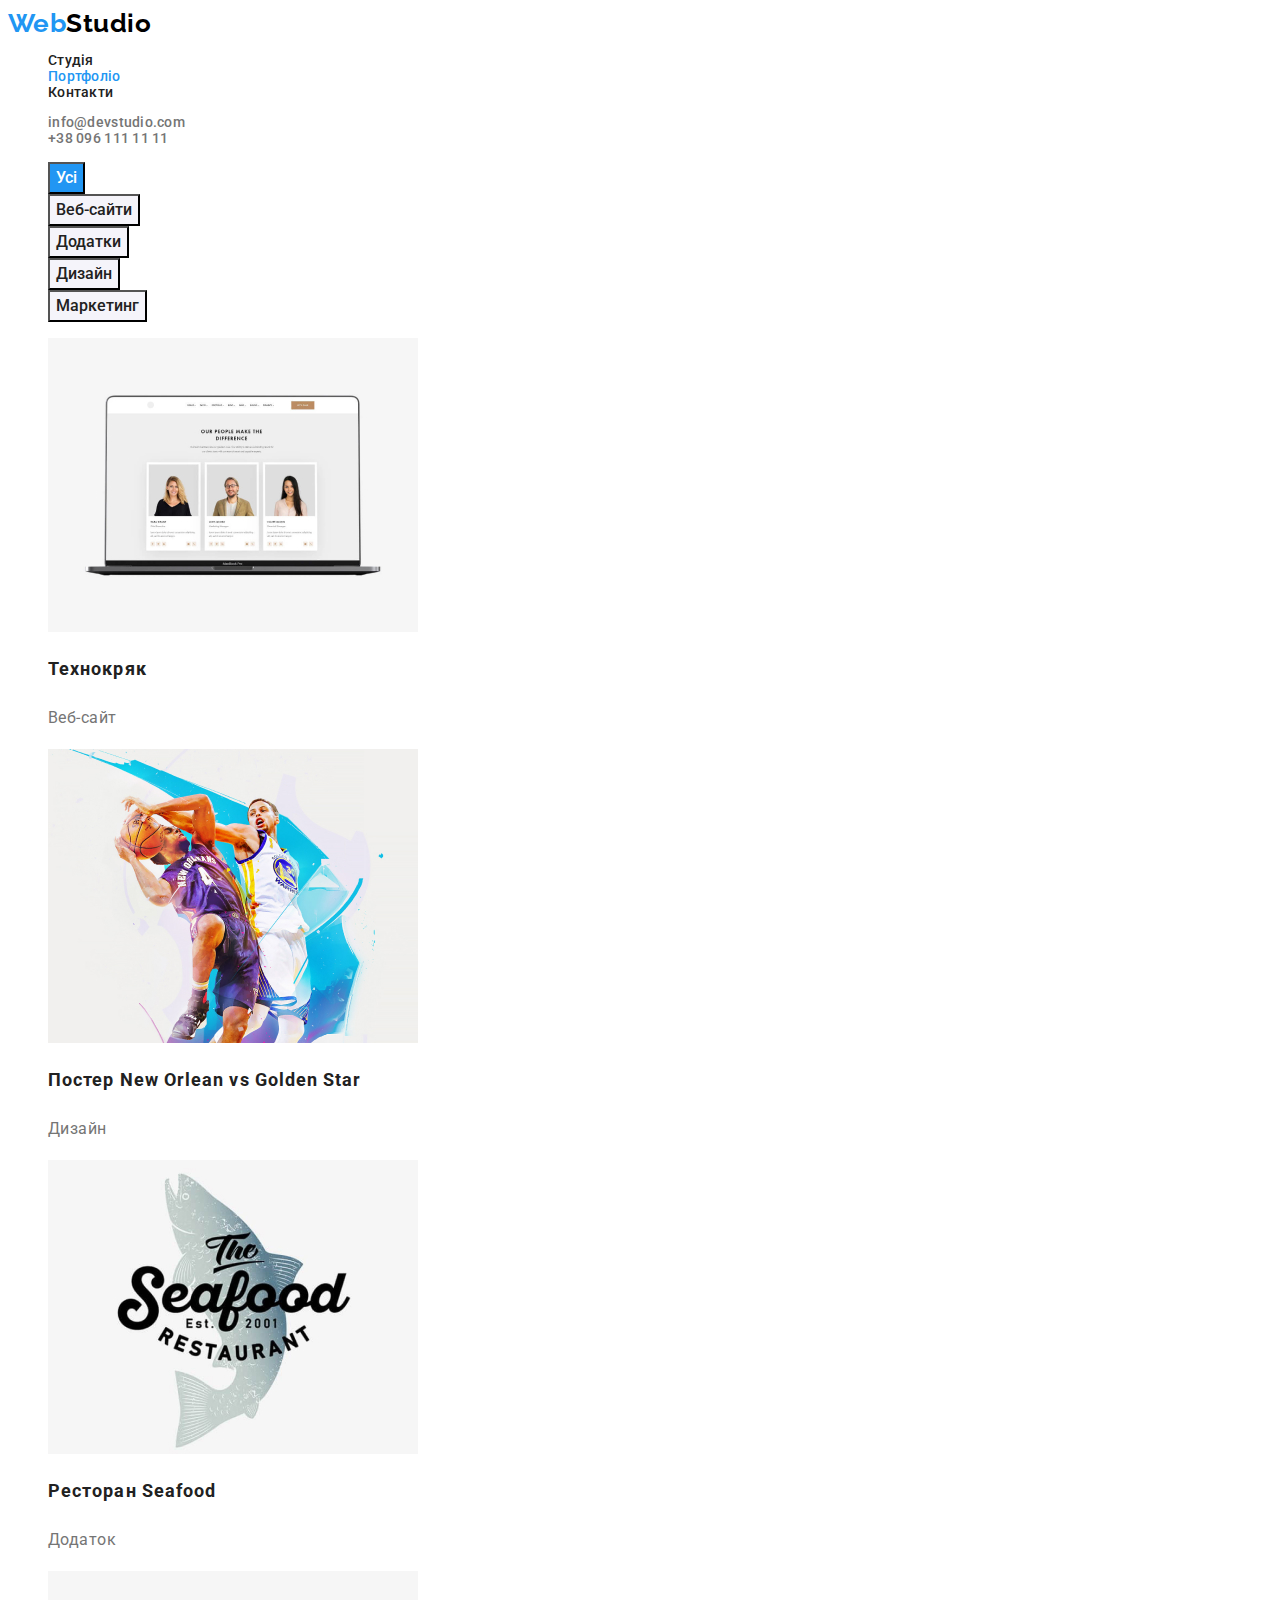
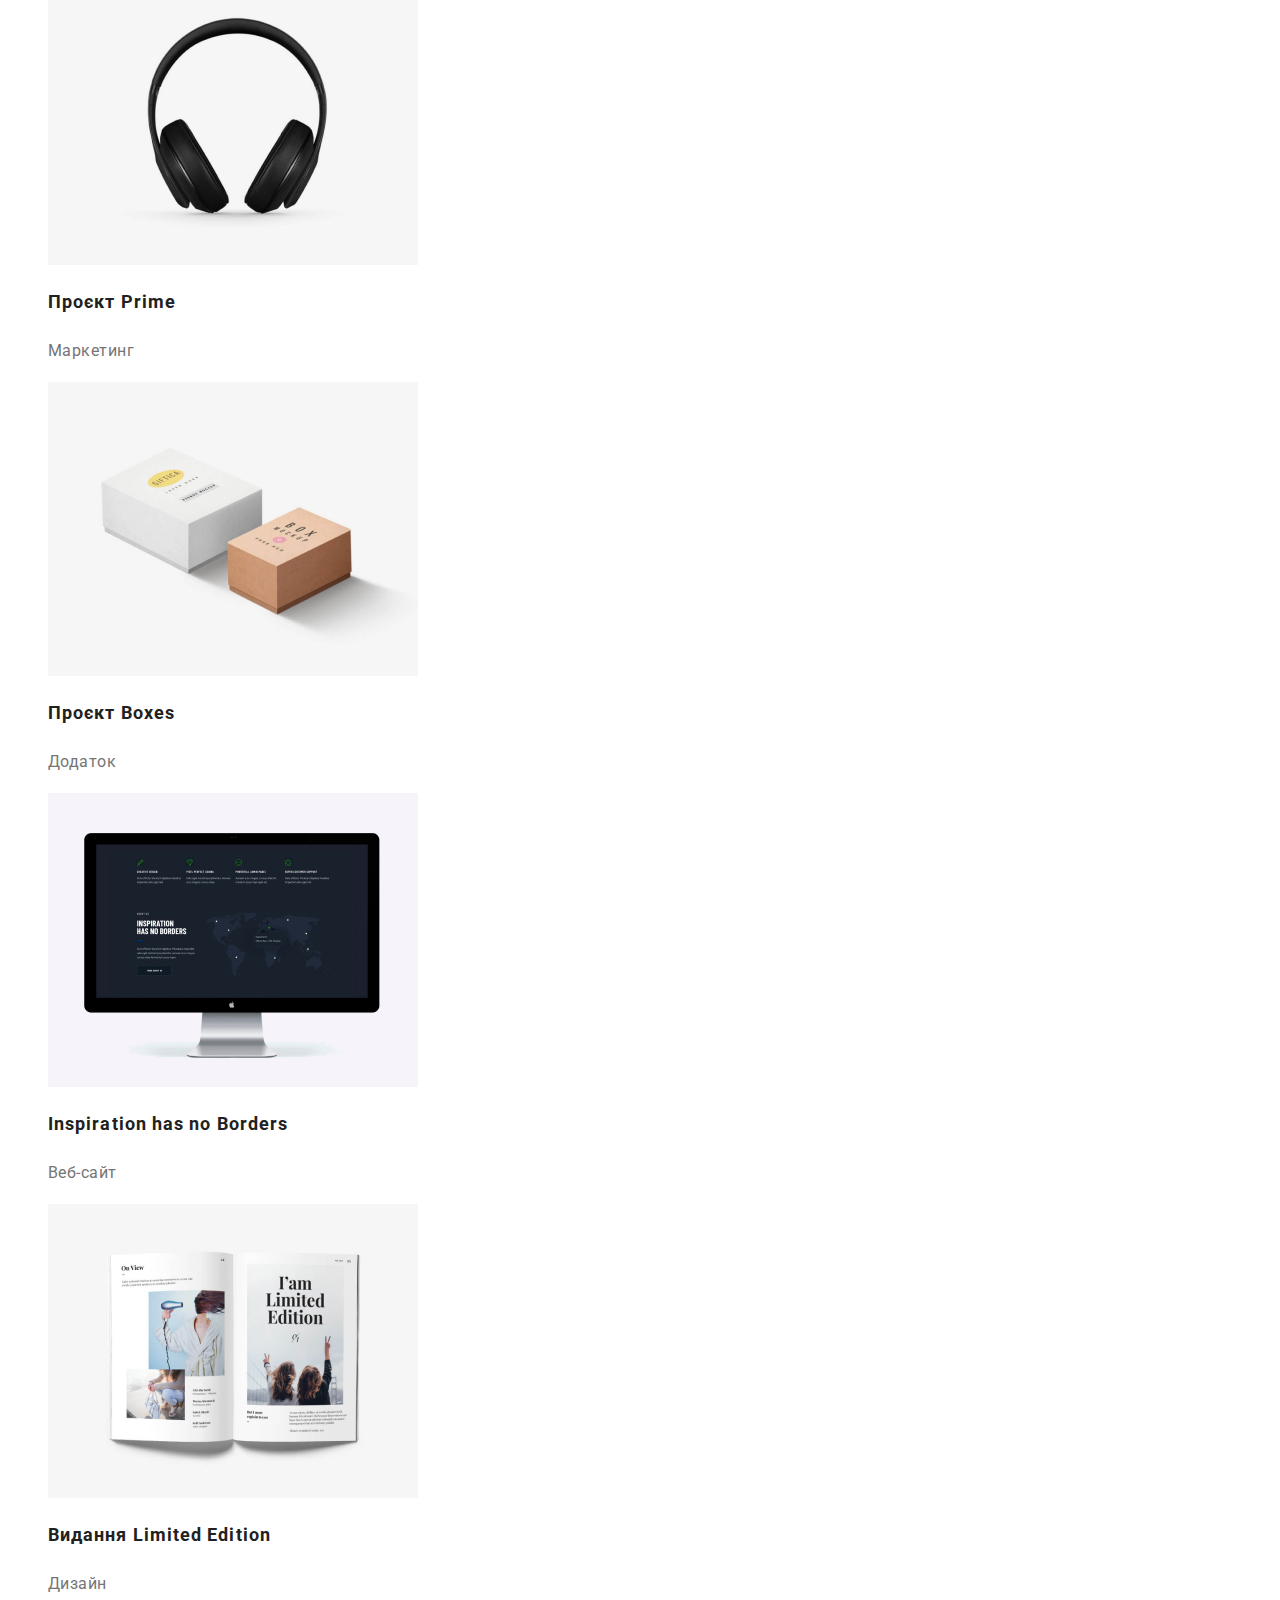
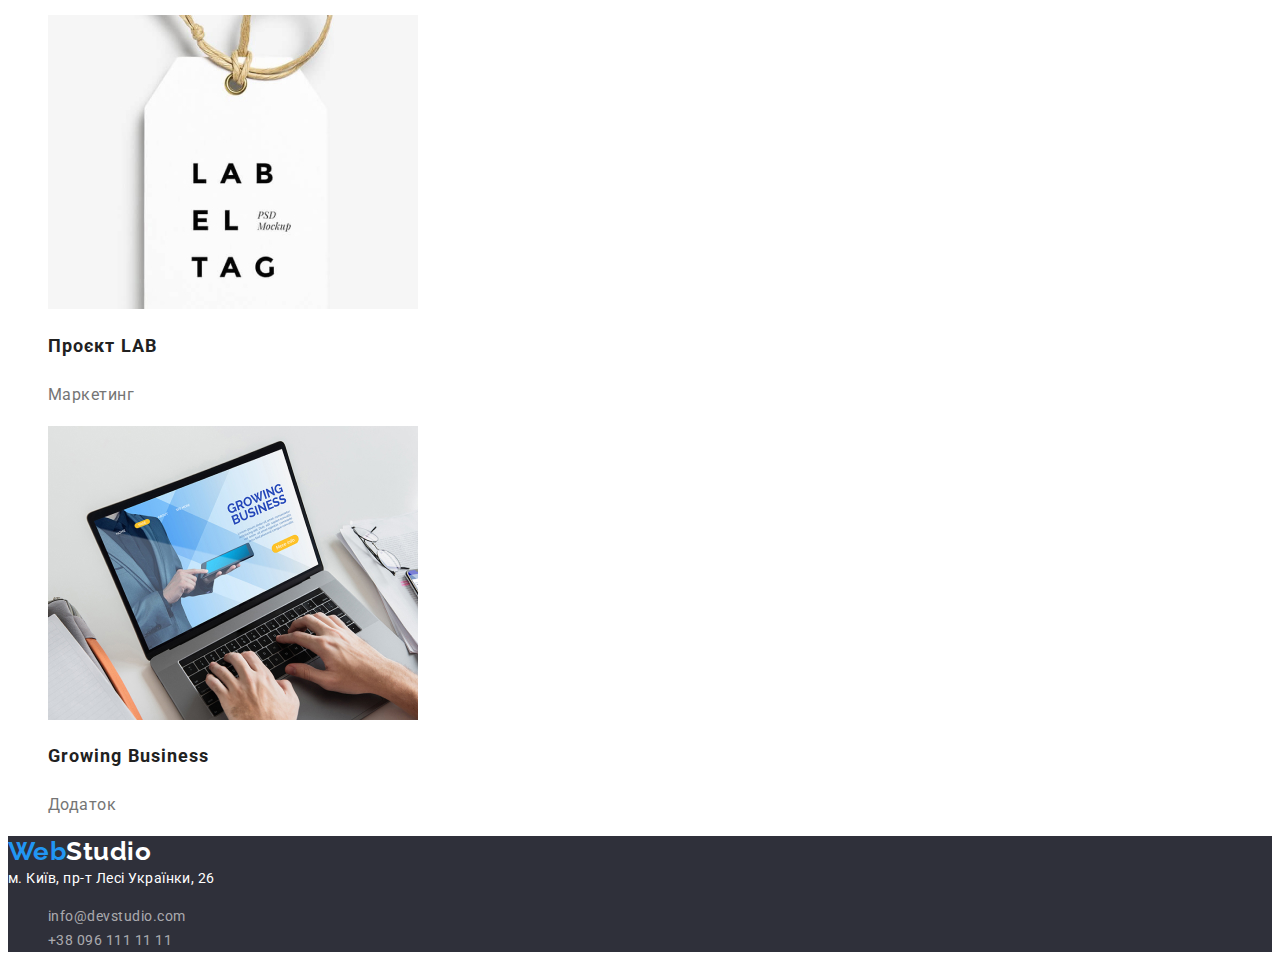
==== portfolio.html @ 6f1976a1 "Initial commit" ====
<!DOCTYPE html>
<html lang="uk">
  <head>
    <meta charset="UTF-8" />
    <meta name="viewport" content="width=device-width, initial-scale=1.0" />
    <title>portfolio</title>
    <link rel="preconnect" href="https://fonts.googleapis.com" />
    <link rel="preconnect" href="https://fonts.gstatic.com" crossorigin />
    <link
      href="https://fonts.googleapis.com/css2?family=Raleway:wght@700&family=Roboto:wght@400;500;700;900&display=swap"
      rel="stylesheet"
    />
    <link rel="stylesheet" href="./css/styles.css" />
  </head>
  <body>
    <!-- секція1 heder -->
    <header class="header">
      <nav>
        <a href="/" class="header-logo"
          >Web<span class="accent">Studio</span></a
        >

        <ul class="header-nav">
          <li>
            <a href="./index.html" class="link header-nav">Студія</a>
          </li>
          <li>
            <a href="" class="link header-nav current">Портфоліо</a>
          </li>
          <li>
            <a href="" class="link header-nav">Контакти</a>
          </li>
        </ul>
      </nav>
      <!-- секція 2 контакти -->
      <ul class="header-kontact">
        <li>
          <a class="header-kontact link" href="mailto:info@devstudio.com"
            >info@devstudio.com</a
          >
        </li>
        <li>
          <a href="tel:+380961111111" class="link header-kontact"
            >+38 096 111 11 11</a
          >
        </li>
      </ul>
    </header>

    <main>
      <!-- секція проекти -->
      <section>
        <ul class="btn-projects">
          <li>
            <button class="btn-nav" type="button">Усі</button>
          </li>
          <li>
            <button class="btn nav" type="button">Веб-сайти</button>
          </li>
          <li>
            <button class="btn nav" type="button">Додатки</button>
          </li>
          <li>
            <button class="btn nav" type="button">Дизайн</button>
          </li>
          <li>
            <button class="btn nav" type="button">Маркетинг</button>
          </li>
        </ul>
        <ul class="projects">
          <li>
            <a class="projects" href="">
              <img src="images/img8.jpg" alt="наш вебсайт" width="370" />
              <h2 class="proect-title">Технокряк</h2>
              <p class="proect-txt">Веб-сайт</p>
            </a>
          </li>
          <li>
            <a class="projects" href="">
              <img src="images/img9.jpg" alt="дизайни" width="370" />
              <h2 class="proect-title">Постер New Orlean vs Golden Star</h2>
              <p class="proect-txt">Дизайн</p>
            </a>
          </li>
          <li>
            <a class="projects" href="">
              <img src="images/img10.jpg" alt="додатки" width="370" />
              <h2 class="proect-title">Ресторан Seafood</h2>
              <p class="proect-txt">Додаток</p>
            </a>
          </li>
          <li>
            <a class="projects" href="">
              <img src="images/img11.jpg" alt="проєкт Prime " width="370" />
              <h2 class="proect-title">Проєкт Prime</h2>
              <p class="proect-txt">Маркетинг</p>
            </a>
          </li>
          <li>
            <a class="projects" href="">
              <img src="images/img12.jpg" alt="Проєкт Boxes" width="370" />
              <h2 class="proect-title">Проєкт Boxes</h2>
              <p class="proect-txt">Додаток</p>
            </a>
          </li>
          <li>
            <a class="projects" href="">
              <img src="images/img13.jpg" alt="Веб-сайт Borders" width="370" />
              <h2 class="proect-title">Inspiration has no Borders</h2>
              <p class="proect-txt">Веб-сайт</p>
            </a>
          </li>
          <li>
            <a class="projects" href="">
              <img src="images/img14.jpg" alt="Видання" width="370" />
              <h2 class="proect-title">Видання Limited Edition</h2>
              <p class="proect-txt">Дизайн</p>
            </a>
          </li>
          <li>
            <a class="projects" href="">
              <img src="images/img15.jpg" alt="Проєкти LAB" width="370" />
              <h2 class="proect-title">Проєкт LAB</h2>
              <p class="proect-txt">Маркетинг</p>
            </a>
          </li>
          <li>
            <a class="projects" href="">
              <img src="images/img16.jpg" alt="Додаток Business " width="370" />
              <h2 class="proect-title">Growing Business</h2>
              <p class="proect-txt">Додаток</p>
            </a>
          </li>
        </ul>
      </section>
    </main>

    <!-- footer -->
    <footer class="footer-main">
      <a href="/" class="footer-logo"
        >Web<span class="footer-studio">Studio</span></a
      >

      <address class="address">
        м. Київ, пр-т Лесі Українки, 26

        <ul class="footer">
          <li>
            <a href="mailto:info@devstudio.com" class="address-mail footer"
              >info@devstudio.com</a
            >
          </li>
          <li>
            <a href="tel:+380961111111" class="address-tel footer"
              >+38 096 111 11 11</a
            >
          </li>
        </ul>
      </address>
    </footer>
  </body>
</html>
---- css/styles.css ----
:root {
  /* шрифти */
  --main-font: 'Roboto', sans-serif;
  --secondary-font: 'Raleway', sans-serif;

  /* колір текста */
  --primary-color: #212121;
  --accent-color: #2196f3;
  --white-col: #ffffff;
  --gray-col: #757575;
}

body {
  font-family: var(--main-font);
  background-color: var(--white-col);
  letter-spacing: 0.03em;
  color: var(--primary-color);
}

/*==================================
 секція heder навігація ,логотип*/

.header-logo {
  font-family: var(--secondary-font);
  font-weight: 700;
  font-size: 26px;

  color: var(--accent-color);
  text-decoration: none;
}
.accent {
  color: #000;
}

/* навігація */

.header-nav {
  font-weight: 500;
  font-size: 14px;
  letter-spacing: 0.02em;
  color: var(--primary-color);
  text-decoration: none;
}
.link:hover,
.link:focus {
  color: var(--accent-color);
}
.link.current {
  color: var(--accent-color);
}

.header-kontact {
  font-weight: 500;
  font-size: 14px;
  letter-spacing: 0.02em;
  color: var(--gray-col);
  text-decoration: none;
}
.header-kontact,
.header-nav {
  list-style: none;
}

/*===========================
 секція герой */
.section-hero {
  background: #2f303a;
  text-align: center;
}
.header-title {
  font-weight: 900;
  font-size: 44px;
  line-height: 1.36364;
  letter-spacing: 0.06em;
  text-transform: uppercase;
  text-align: center;
  color: var(--white-col);
}
.main-btn {
  font-weight: 700;
  font-size: 16px;
  line-height: 1.875;
  letter-spacing: 0.06em;

  color: var(--white-col);
  background-color: var(--accent-color);
  cursor: pointer;
}

/* секція 3 features особливості */
.features {
  list-style: none;
}
.section-title {
  font-weight: 700;
  font-size: 14px;
  text-transform: uppercase;
}
.section-text {
  font-size: 14px;
  line-height: 1.71429;
  color: var(--gray-col);
}

/* секція 4 чим ми займаїмось */
.section-heading {
  font-weight: 700;
  font-size: 36px;
  text-align: center;
}
.ourwork {
  list-style: none;
}

/* секція 5 наша команда */
.team {
  background: #f5f4fa;
}
.our-team {
  list-style: none;
}
.section-headline {
  font-weight: 700;
  font-size: 36px;
  text-align: center;
}
.name {
  font-weight: 500;
  font-size: 16px;
  text-align: center;
}
.work {
  font-size: 16px;
  color: var(--gray-col);
  text-align: center;
}

/*===================================
 секція 6 підвал */
.footer-main {
  background: #2f303a;
}
.footer-logo {
  font-family: var(--secondary-font);
  font-weight: 700;
  font-size: 26px;
  color: var(--accent-color);
  text-decoration: none;
}
.footer-studio {
  color: var(--white-col);
}
.address {
  font-family: 'Roboto', sans-serif;
  font-style: normal;
  font-size: 14px;
  line-height: 1.71429;
  color: var(--white-col);
}
.address-mail,
.address-tel {
  font-family: var(--main-font);
  font-style: normal;
  font-size: 14px;
  line-height: 1.71429;
  color: rgba(255, 255, 255, 0.6);
}

.footer:hover,
.footer:focus {
  color: #ffffff;
}
.footer {
  list-style: none;
  text-decoration: none;
}

/* ==================================================
  --portfolio--
 */
.btn-nav {
  font-family: 'Roboto', sans-serif;
  font-weight: 500;
  font-size: 16px;
  line-height: 1.625;
  color: var(--white-col);
  background-color: var(--accent-color);
  cursor: pointer;
}
.btn {
  font-family: 'Roboto', sans-serif;
  font-weight: 500;
  font-size: 16px;
  line-height: 1.625;
  cursor: pointer;
  background: #f5f4fa;
  color: #212121;
}
.nav:hover,
.nav:focus {
  color: var(--white-col);
  background-color: var(--accent-color);
}
.btn-projects {
  list-style: none;
}

/* секція проекти */
.proect-title {
  font-weight: 700;
  font-size: 18px;
  line-height: 2;
  letter-spacing: 0.06em;
  color: var(--primary-color);
}
.proect-txt {
  font-size: 16px;
  line-height: 1.875;
  color: var(--gray-col);
}
.projects {
  list-style: none;
  text-decoration: none;
}
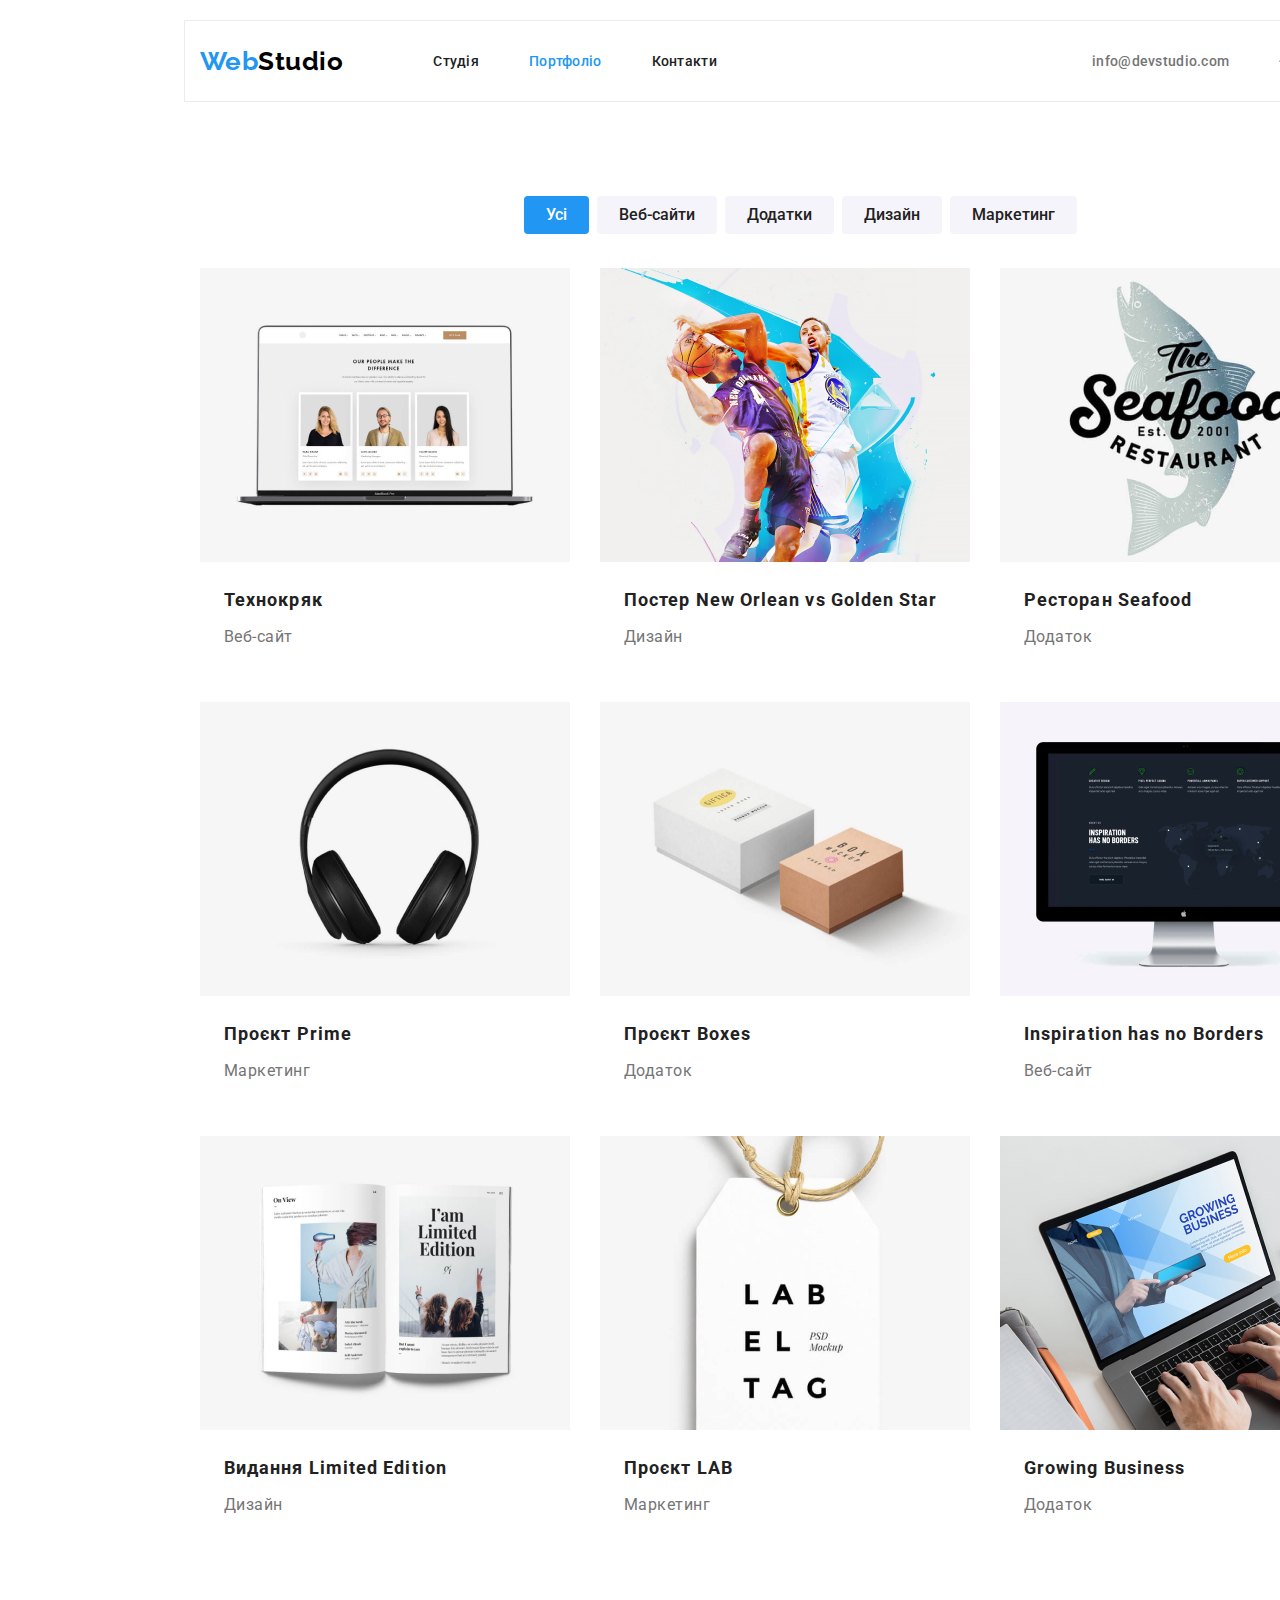
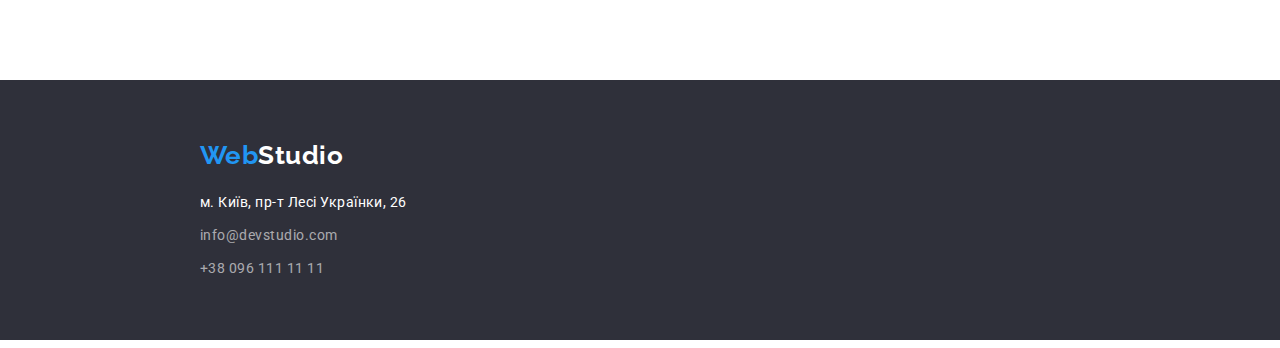
==== commit a725aa48: "домашка#3 блоки і flex" ====
--- a/portfolio.html
+++ b/portfolio.html
@@ -6,157 +6,190 @@
     <title>portfolio</title>
     <link rel="preconnect" href="https://fonts.googleapis.com" />
     <link rel="preconnect" href="https://fonts.gstatic.com" crossorigin />
+
     <link
       href="https://fonts.googleapis.com/css2?family=Raleway:wght@700&family=Roboto:wght@400;500;700;900&display=swap"
       rel="stylesheet"
     />
+
+    <link
+      rel="stylesheet"
+      href="https://cdnjs.cloudflare.com/ajax/libs/modern-normalize/2.0.0/modern-normalize.min.css"
+      integrity="sha512-4xo8blKMVCiXpTaLzQSLSw3KFOVPWhm/TRtuPVc4WG6kUgjH6J03IBuG7JZPkcWMxJ5huwaBpOpnwYElP/m6wg=="
+      crossorigin="anonymous"
+      referrerpolicy="no-referrer"
+    />
     <link rel="stylesheet" href="./css/styles.css" />
   </head>
+
   <body>
     <!-- секція1 heder -->
     <header class="header">
-      <nav>
-        <a href="/" class="header-logo"
-          >Web<span class="accent">Studio</span></a
-        >
+      <div class="container heder-container">
+        <nav class="main-nav">
+          <a href="/" class="header-logo"
+            >Web<span class="accent">Studio</span></a
+          >
 
-        <ul class="header-nav">
-          <li>
-            <a href="./index.html" class="link header-nav">Студія</a>
+          <ul class="header-nav">
+            <li class="item-nav">
+              <a href="./index.html" class="link header-nav">Студія</a>
+            </li>
+
+            <li class="item-nav">
+              <a href="" class="link header-nav current">Портфоліо</a>
+            </li>
+
+            <li class="item-nav">
+              <a href="" class="link header-nav">Контакти</a>
+            </li>
+          </ul>
+        </nav>
+        <!-- секція 2 контакти -->
+        <ul class="header-kontact">
+          <li class="item-nav">
+            <a
+              class="header-kontact link kontact"
+              href="mailto:info@devstudio.com"
+              >info@devstudio.com</a
+            >
           </li>
-          <li>
-            <a href="" class="link header-nav current">Портфоліо</a>
-          </li>
-          <li>
-            <a href="" class="link header-nav">Контакти</a>
+          <li class="item-nav header-item">
+            <a href="tel:+380961111111" class="link header-kontact kontact"
+              >+38 096 111 11 11</a
+            >
           </li>
         </ul>
-      </nav>
-      <!-- секція 2 контакти -->
-      <ul class="header-kontact">
-        <li>
-          <a class="header-kontact link" href="mailto:info@devstudio.com"
-            >info@devstudio.com</a
-          >
-        </li>
-        <li>
-          <a href="tel:+380961111111" class="link header-kontact"
-            >+38 096 111 11 11</a
-          >
-        </li>
-      </ul>
+      </div>
     </header>
 
+    <!-- секція проекти -->
     <main>
-      <!-- секція проекти -->
-      <section>
-        <ul class="btn-projects">
-          <li>
-            <button class="btn-nav" type="button">Усі</button>
-          </li>
-          <li>
-            <button class="btn nav" type="button">Веб-сайти</button>
-          </li>
-          <li>
-            <button class="btn nav" type="button">Додатки</button>
-          </li>
-          <li>
-            <button class="btn nav" type="button">Дизайн</button>
-          </li>
-          <li>
-            <button class="btn nav" type="button">Маркетинг</button>
-          </li>
-        </ul>
-        <ul class="projects">
-          <li>
-            <a class="projects" href="">
-              <img src="images/img8.jpg" alt="наш вебсайт" width="370" />
-              <h2 class="proect-title">Технокряк</h2>
-              <p class="proect-txt">Веб-сайт</p>
-            </a>
-          </li>
-          <li>
-            <a class="projects" href="">
-              <img src="images/img9.jpg" alt="дизайни" width="370" />
-              <h2 class="proect-title">Постер New Orlean vs Golden Star</h2>
-              <p class="proect-txt">Дизайн</p>
-            </a>
-          </li>
-          <li>
-            <a class="projects" href="">
-              <img src="images/img10.jpg" alt="додатки" width="370" />
-              <h2 class="proect-title">Ресторан Seafood</h2>
-              <p class="proect-txt">Додаток</p>
-            </a>
-          </li>
-          <li>
-            <a class="projects" href="">
-              <img src="images/img11.jpg" alt="проєкт Prime " width="370" />
-              <h2 class="proect-title">Проєкт Prime</h2>
-              <p class="proect-txt">Маркетинг</p>
-            </a>
-          </li>
-          <li>
-            <a class="projects" href="">
-              <img src="images/img12.jpg" alt="Проєкт Boxes" width="370" />
-              <h2 class="proect-title">Проєкт Boxes</h2>
-              <p class="proect-txt">Додаток</p>
-            </a>
-          </li>
-          <li>
-            <a class="projects" href="">
-              <img src="images/img13.jpg" alt="Веб-сайт Borders" width="370" />
-              <h2 class="proect-title">Inspiration has no Borders</h2>
-              <p class="proect-txt">Веб-сайт</p>
-            </a>
-          </li>
-          <li>
-            <a class="projects" href="">
-              <img src="images/img14.jpg" alt="Видання" width="370" />
-              <h2 class="proect-title">Видання Limited Edition</h2>
-              <p class="proect-txt">Дизайн</p>
-            </a>
-          </li>
-          <li>
-            <a class="projects" href="">
-              <img src="images/img15.jpg" alt="Проєкти LAB" width="370" />
-              <h2 class="proect-title">Проєкт LAB</h2>
-              <p class="proect-txt">Маркетинг</p>
-            </a>
-          </li>
-          <li>
-            <a class="projects" href="">
-              <img src="images/img16.jpg" alt="Додаток Business " width="370" />
-              <h2 class="proect-title">Growing Business</h2>
-              <p class="proect-txt">Додаток</p>
-            </a>
-          </li>
-        </ul>
-      </section>
+      <div class="container">
+        <section class="portfolio">
+          <ul class="btn-projects">
+            <li class="item-btn">
+              <button class="btn-nav" type="button">Усі</button>
+            </li>
+            <li class="item-btn">
+              <button class="btn nav" type="button">Веб-сайти</button>
+            </li>
+            <li class="item-btn">
+              <button class="btn nav" type="button">Додатки</button>
+            </li>
+            <li class="item-btn">
+              <button class="btn nav" type="button">Дизайн</button>
+            </li>
+            <li class="item-btn">
+              <button class="btn nav" type="button">Маркетинг</button>
+            </li>
+          </ul>
+
+          <ul class="projects">
+            <li class="item">
+              <a class="project" href="">
+                <img src="images/img8.jpg" alt="наш вебсайт" width="370" />
+
+                <h2 class="proect-title">Технокряк</h2>
+                <p class="proect-txt">Веб-сайт</p>
+              </a>
+            </li>
+
+            <li class="item">
+              <a class="project" href="">
+                <img src="images/img9.jpg" alt="дизайни" width="370" />
+
+                <h2 class="proect-title">Постер New Orlean vs Golden Star</h2>
+                <p class="proect-txt">Дизайн</p>
+              </a>
+            </li>
+            <li class="item pol">
+              <a class="project" href="">
+                <img src="images/img10.jpg" alt="додатки" width="370" />
+                <h2 class="proect-title">Ресторан Seafood</h2>
+                <p class="proect-txt">Додаток</p>
+              </a>
+            </li>
+            <li class="item">
+              <a class="project" href="">
+                <img src="images/img11.jpg" alt="проєкт Prime " width="370" />
+                <h2 class="proect-title">Проєкт Prime</h2>
+                <p class="proect-txt">Маркетинг</p>
+              </a>
+            </li>
+            <li class="item">
+              <a class="project" href="">
+                <img src="images/img12.jpg" alt="Проєкт Boxes" width="370" />
+                <h2 class="proect-title">Проєкт Boxes</h2>
+                <p class="proect-txt">Додаток</p>
+              </a>
+            </li>
+            <li class="item pol">
+              <a class="project" href="">
+                <img
+                  src="images/img13.jpg"
+                  alt="Веб-сайт Borders"
+                  width="370"
+                />
+                <h2 class="proect-title">Inspiration has no Borders</h2>
+                <p class="proect-txt">Веб-сайт</p>
+              </a>
+            </li>
+            <li class="item">
+              <a class="project" href="">
+                <img src="images/img14.jpg" alt="Видання" width="370" />
+                <h2 class="proect-title">Видання Limited Edition</h2>
+                <p class="proect-txt">Дизайн</p>
+              </a>
+            </li>
+            <li class="item">
+              <a class="project" href="">
+                <img src="images/img15.jpg" alt="Проєкти LAB" width="370" />
+                <h2 class="proect-title">Проєкт LAB</h2>
+                <p class="proect-txt">Маркетинг</p>
+              </a>
+            </li>
+            <li class="item pol">
+              <a class="project" href="">
+                <img
+                  src="images/img16.jpg"
+                  alt="Додаток Business"
+                  width="370"
+                />
+                <h2 class="proect-title">Growing Business</h2>
+                <p class="proect-txt">Додаток</p>
+              </a>
+            </li>
+          </ul>
+        </section>
+      </div>
     </main>
 
     <!-- footer -->
     <footer class="footer-main">
-      <a href="/" class="footer-logo"
-        >Web<span class="footer-studio">Studio</span></a
-      >
+      <div class="container">
+        <a href="/" class="footer-logo"
+          >Web<span class="footer-studio">Studio</span></a
+        >
 
-      <address class="address">
-        м. Київ, пр-т Лесі Українки, 26
+        <address class="address">
+          <div class="footer-adres">м. Київ, пр-т Лесі Українки, 26</div>
 
-        <ul class="footer">
-          <li>
-            <a href="mailto:info@devstudio.com" class="address-mail footer"
-              >info@devstudio.com</a
-            >
-          </li>
-          <li>
-            <a href="tel:+380961111111" class="address-tel footer"
-              >+38 096 111 11 11</a
-            >
-          </li>
-        </ul>
-      </address>
+          <ul class="footer">
+            <li class="footer-mail">
+              <a href="mailto:info@devstudio.com" class="address-mail footer"
+                >info@devstudio.com</a
+              >
+            </li>
+
+            <li>
+              <a href="tel:+380961111111" class="address-tel footer"
+                >+38 096 111 11 11</a
+              >
+            </li>
+          </ul>
+        </address>
+      </div>
     </footer>
   </body>
 </html>
--- a/css/styles.css
+++ b/css/styles.css
@@ -17,10 +17,43 @@
   color: var(--primary-color);
 }
 
+/* контейнери для секцій div container */
+body {
+  width: 1600px;
+  margin-left: auto;
+  margin-right: auto;
+}
+.container {
+  /* outline: 1px solid red; */
+  width: 1200px;
+
+  padding-left: 15px;
+  padding-right: 15px;
+
+  margin-left: auto;
+  margin-right: auto;
+}
+h1,
+h2,
+h3,
+h4,
+p {
+  margin: 0;
+}
+img {
+  display: block;
+}
+
 /*==================================
  секція heder навігація ,логотип*/
-
+.heder-container {
+  display: flex;
+  align-items: center;
+  margin-top: 20px;
+  border: 1px solid #ececec;
+}
 .header-logo {
+  margin-right: 90px;
   font-family: var(--secondary-font);
   font-weight: 700;
   font-size: 26px;
@@ -35,12 +68,32 @@
 /* навігація */
 
 .header-nav {
+  display: flex;
+  align-items: center;
+  margin: 0px;
+  padding: 0px;
+
   font-weight: 500;
   font-size: 14px;
   letter-spacing: 0.02em;
   color: var(--primary-color);
   text-decoration: none;
 }
+.item-nav {
+  margin-right: 50px;
+}
+.header-item:last-child {
+  margin-right: 0px;
+}
+.main-nav {
+  display: flex;
+  align-items: center;
+}
+.link {
+  padding-top: 32px;
+  padding-bottom: 32px;
+}
+
 .link:hover,
 .link:focus {
   color: var(--accent-color);
@@ -50,11 +103,20 @@
 }
 
 .header-kontact {
+  padding: 0px;
+  margin: 0;
+  margin-left: auto;
+  display: flex;
+
   font-weight: 500;
   font-size: 14px;
   letter-spacing: 0.02em;
   color: var(--gray-col);
   text-decoration: none;
+}
+.kontact {
+  padding-top: 32px;
+  padding-bottom: 32px;
 }
 .header-kontact,
 .header-nav {
@@ -66,6 +128,9 @@
 .section-hero {
   background: #2f303a;
   text-align: center;
+
+  padding-top: 200px;
+  padding-bottom: 200px;
 }
 .header-title {
   font-weight: 900;
@@ -75,8 +140,15 @@
   text-transform: uppercase;
   text-align: center;
   color: var(--white-col);
+  margin-bottom: 30px;
 }
 .main-btn {
+  display: inline-block;
+  border-radius: 4px;
+  padding: 10px 32px;
+  box-shadow: 0 4px 4px 0 rgba(0, 0, 0, 0.15);
+  background: #2196f3;
+
   font-weight: 700;
   font-size: 16px;
   line-height: 1.875;
@@ -88,10 +160,29 @@
 }
 
 /* секція 3 features особливості */
+
+.section-features {
+  padding-top: 94px;
+  padding-bottom: 94px;
+}
 .features {
-  list-style: none;
-}
+  display: flex;
+  list-style: none;
+  margin: 0;
+  padding: 0;
+}
+.post {
+  width: 270px;
+  margin: 0px;
+  margin-right: 30px;
+}
+.post:last-child {
+  margin-right: 0px;
+}
+
 .section-title {
+  margin-top: 0px;
+  margin-bottom: 10px;
   font-weight: 700;
   font-size: 14px;
   text-transform: uppercase;
@@ -103,13 +194,23 @@
 }
 
 /* секція 4 чим ми займаїмось */
-.section-heading {
+.work {
+  padding-bottom: 94px;
+}
+.img {
+  margin-right: 30px;
+}
+.ourwork {
+  padding: 0px;
+  margin: 0px;
+  display: flex;
+  list-style: none;
+}
+.work .section-heading {
   font-weight: 700;
   font-size: 36px;
   text-align: center;
-}
-.ourwork {
-  list-style: none;
+  margin-bottom: 50px;
 }
 
 /* секція 5 наша команда */
@@ -117,14 +218,32 @@
   background: #f5f4fa;
 }
 .our-team {
-  list-style: none;
+  display: flex;
+  padding: 0px;
+  margin: 0px;
+  padding-bottom: 94px;
+
+  list-style: none;
+}
+.img-team {
+  margin-right: 30px;
+  box-shadow: 0 2px 1px 0 rgba(0, 0, 0, 0.2), 0 1px 1px 0 rgba(0, 0, 0, 0.14),
+    0 1px 3px 0 rgba(0, 0, 0, 0.12);
+  background: #fff;
+  height: 368px;
+}
+.img-team:last-child {
+  margin-right: 0px;
 }
 .section-headline {
   font-weight: 700;
   font-size: 36px;
   text-align: center;
+  margin-bottom: 50px;
 }
 .name {
+  margin-top: 30px;
+  margin-bottom: 10px;
   font-weight: 500;
   font-size: 16px;
   text-align: center;
@@ -138,7 +257,16 @@
 /*===================================
  секція 6 підвал */
 .footer-main {
+  padding-top: 60px;
+  padding-bottom: 60px;
   background: #2f303a;
+}
+.footer-mail {
+  margin-bottom: 9px;
+}
+.footer-adres {
+  margin-top: 20px;
+  margin-bottom: 9px;
 }
 .footer-logo {
   font-family: var(--secondary-font);
@@ -171,6 +299,8 @@
   color: #ffffff;
 }
 .footer {
+  margin: 0px;
+  padding: 0px;
   list-style: none;
   text-decoration: none;
 }
@@ -178,31 +308,59 @@
 /* ==================================================
   --portfolio--
  */
+.portfolio {
+  padding-top: 94px;
+  padding-bottom: 94px;
+}
+.nav:hover,
+.nav:focus {
+  color: var(--white-col);
+  background-color: var(--accent-color);
+}
+
 .btn-nav {
   font-family: 'Roboto', sans-serif;
   font-weight: 500;
   font-size: 16px;
   line-height: 1.625;
+
   color: var(--white-col);
   background-color: var(--accent-color);
+
   cursor: pointer;
+  padding: 6px 22px;
+  border-radius: 4px;
+  border: none;
 }
 .btn {
   font-family: 'Roboto', sans-serif;
   font-weight: 500;
   font-size: 16px;
   line-height: 1.625;
+
+  background-color: #f5f4fa;
+  color: #212121;
+
   cursor: pointer;
-  background: #f5f4fa;
-  color: #212121;
-}
-.nav:hover,
-.nav:focus {
-  color: var(--white-col);
-  background-color: var(--accent-color);
-}
-.btn-projects {
-  list-style: none;
+  padding: 6px 22px;
+  border-radius: 4px;
+  border: none;
+}
+
+.portfolio .btn-projects {
+  display: flex;
+  align-items: center;
+  justify-content: center;
+  padding: 0;
+  margin: 0;
+  margin-bottom: 34px;
+  list-style: none;
+}
+.item-btn {
+  margin-right: 8px;
+}
+.item-btn:last-child {
+  margin-right: 0px;
 }
 
 /* секція проекти */
@@ -211,14 +369,32 @@
   font-size: 18px;
   line-height: 2;
   letter-spacing: 0.06em;
+  margin: 20px 0px 4px 24px;
+
   color: var(--primary-color);
 }
 .proect-txt {
+  margin: 0px 0px 20px 24px;
   font-size: 16px;
   line-height: 1.875;
+
   color: var(--gray-col);
 }
 .projects {
   list-style: none;
-  text-decoration: none;
-}
+
+  display: flex;
+  flex-wrap: wrap;
+  padding: 0px;
+}
+.item {
+  margin: 0px 30px 30px 0px;
+}
+
+.projects .pol {
+  margin-right: 0px;
+}
+
+.project {
+  text-decoration: none;
+}
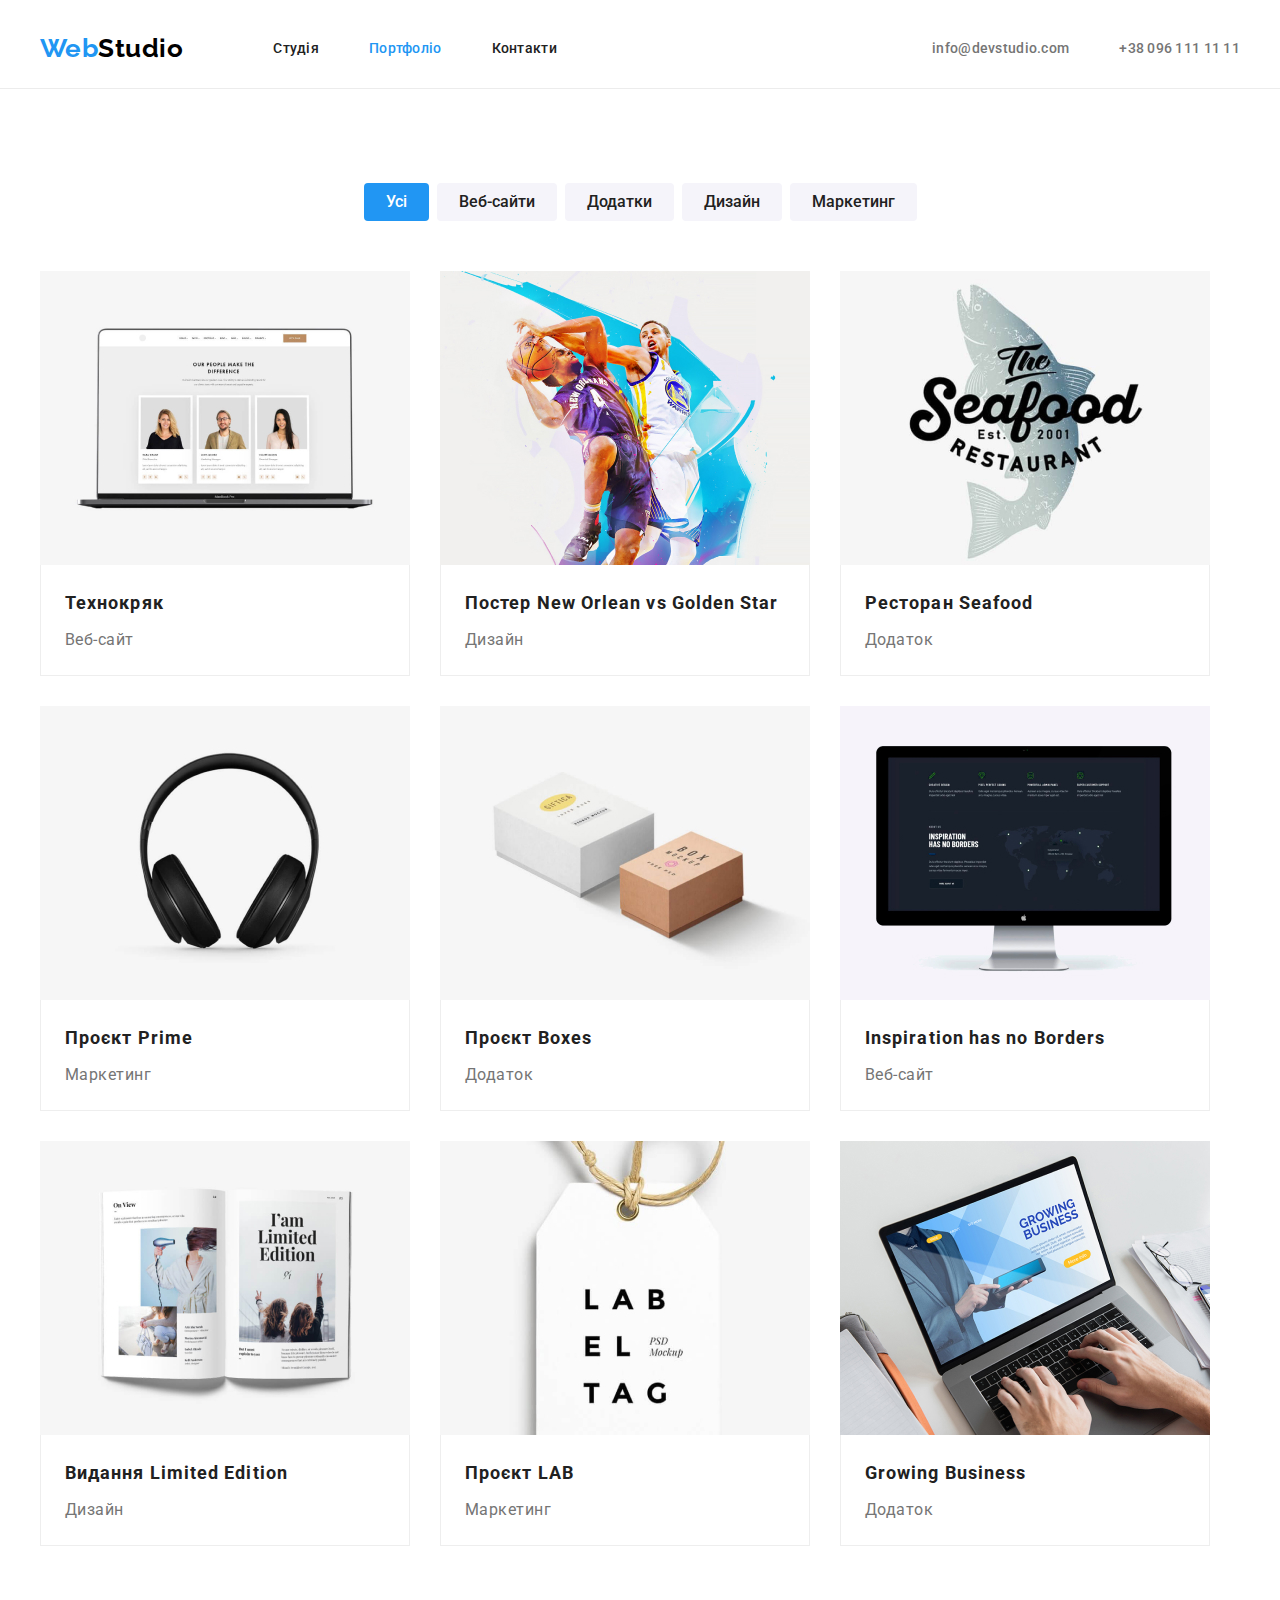
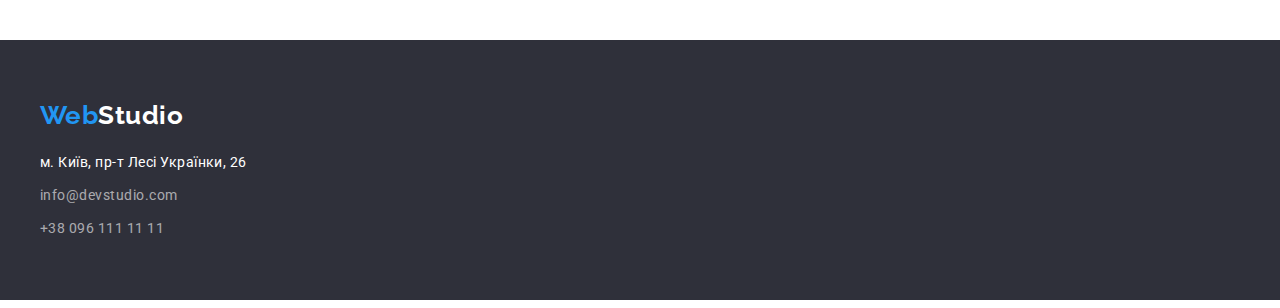
==== commit c1878dfd: "виправлення помилок в portfolio" ====
--- a/portfolio.html
+++ b/portfolio.html
@@ -65,8 +65,8 @@
 
     <!-- секція проекти -->
     <main>
-      <div class="container">
-        <section class="portfolio">
+      <section class="container">
+        <div class="portfolio">
           <ul class="btn-projects">
             <li class="item-btn">
               <button class="btn-nav" type="button">Усі</button>
@@ -90,8 +90,10 @@
               <a class="project" href="">
                 <img src="images/img8.jpg" alt="наш вебсайт" width="370" />
 
-                <h2 class="proect-title">Технокряк</h2>
-                <p class="proect-txt">Веб-сайт</p>
+                <div class="proect">
+                  <h2 class="proect-title">Технокряк</h2>
+                  <p class="proect-txt">Веб-сайт</p>
+                </div>
               </a>
             </li>
 
@@ -99,54 +101,67 @@
               <a class="project" href="">
                 <img src="images/img9.jpg" alt="дизайни" width="370" />
 
-                <h2 class="proect-title">Постер New Orlean vs Golden Star</h2>
-                <p class="proect-txt">Дизайн</p>
+                <div class="proect">
+                  <h2 class="proect-title">Постер New Orlean vs Golden Star</h2>
+                  <p class="proect-txt">Дизайн</p>
+                </div>
               </a>
             </li>
             <li class="item pol">
               <a class="project" href="">
                 <img src="images/img10.jpg" alt="додатки" width="370" />
-                <h2 class="proect-title">Ресторан Seafood</h2>
-                <p class="proect-txt">Додаток</p>
+
+                <div class="proect">
+                  <h2 class="proect-title">Ресторан Seafood</h2>
+                  <p class="proect-txt">Додаток</p>
+                </div>
               </a>
             </li>
             <li class="item">
               <a class="project" href="">
                 <img src="images/img11.jpg" alt="проєкт Prime " width="370" />
-                <h2 class="proect-title">Проєкт Prime</h2>
-                <p class="proect-txt">Маркетинг</p>
+                <div class="proect">
+                  <h2 class="proect-title">Проєкт Prime</h2>
+                  <p class="proect-txt">Маркетинг</p>
+                </div>
               </a>
             </li>
             <li class="item">
               <a class="project" href="">
                 <img src="images/img12.jpg" alt="Проєкт Boxes" width="370" />
-                <h2 class="proect-title">Проєкт Boxes</h2>
-                <p class="proect-txt">Додаток</p>
+
+                <div class="proect">
+                  <h2 class="proect-title">Проєкт Boxes</h2>
+                  <p class="proect-txt">Додаток</p>
+                </div>
               </a>
             </li>
             <li class="item pol">
               <a class="project" href="">
-                <img
-                  src="images/img13.jpg"
-                  alt="Веб-сайт Borders"
-                  width="370"
-                />
-                <h2 class="proect-title">Inspiration has no Borders</h2>
-                <p class="proect-txt">Веб-сайт</p>
+                <img src="images/img13.jpg" alt="Веб-сайт " width="370" />
+                <div class="proect">
+                  <h2 class="proect-title">Inspiration has no Borders</h2>
+                  <p class="proect-txt">Веб-сайт</p>
+                </div>
               </a>
             </li>
             <li class="item">
               <a class="project" href="">
                 <img src="images/img14.jpg" alt="Видання" width="370" />
-                <h2 class="proect-title">Видання Limited Edition</h2>
-                <p class="proect-txt">Дизайн</p>
+
+                <div class="proect">
+                  <h2 class="proect-title">Видання Limited Edition</h2>
+                  <p class="proect-txt">Дизайн</p>
+                </div>
               </a>
             </li>
             <li class="item">
               <a class="project" href="">
                 <img src="images/img15.jpg" alt="Проєкти LAB" width="370" />
-                <h2 class="proect-title">Проєкт LAB</h2>
-                <p class="proect-txt">Маркетинг</p>
+                <div class="proect">
+                  <h2 class="proect-title">Проєкт LAB</h2>
+                  <p class="proect-txt">Маркетинг</p>
+                </div>
               </a>
             </li>
             <li class="item pol">
@@ -156,13 +171,15 @@
                   alt="Додаток Business"
                   width="370"
                 />
-                <h2 class="proect-title">Growing Business</h2>
-                <p class="proect-txt">Додаток</p>
-              </a>
-            </li>
-          </ul>
-        </section>
-      </div>
+                <div class="proect">
+                  <h2 class="proect-title">Growing Business</h2>
+                  <p class="proect-txt">Додаток</p>
+                </div>
+              </a>
+            </li>
+          </ul>
+        </div>
+      </section>
     </main>
 
     <!-- footer -->
--- a/css/styles.css
+++ b/css/styles.css
@@ -19,7 +19,7 @@
 
 /* контейнери для секцій div container */
 body {
-  width: 1600px;
+  /* width: 1600px; */
   margin-left: auto;
   margin-right: auto;
 }
@@ -43,14 +43,19 @@
 img {
   display: block;
 }
+ul {
+  margin: 0;
+  padding: 0;
+}
 
 /*==================================
  секція heder навігація ,логотип*/
+.header {
+  border-bottom: 1px solid #ececec;
+}
 .heder-container {
   display: flex;
   align-items: center;
-  margin-top: 20px;
-  border: 1px solid #ececec;
 }
 .header-logo {
   margin-right: 90px;
@@ -70,8 +75,6 @@
 .header-nav {
   display: flex;
   align-items: center;
-  margin: 0px;
-  padding: 0px;
 
   font-weight: 500;
   font-size: 14px;
@@ -103,8 +106,6 @@
 }
 
 .header-kontact {
-  padding: 0px;
-  margin: 0;
   margin-left: auto;
   display: flex;
 
@@ -138,10 +139,14 @@
   line-height: 1.36364;
   letter-spacing: 0.06em;
   text-transform: uppercase;
-  text-align: center;
+
   color: var(--white-col);
   margin-bottom: 30px;
-}
+  width: 626px;
+  margin-left: auto;
+  margin-right: auto;
+}
+
 .main-btn {
   display: inline-block;
   border-radius: 4px;
@@ -168,12 +173,9 @@
 .features {
   display: flex;
   list-style: none;
-  margin: 0;
-  padding: 0;
 }
 .post {
   width: 270px;
-  margin: 0px;
   margin-right: 30px;
 }
 .post:last-child {
@@ -194,19 +196,17 @@
 }
 
 /* секція 4 чим ми займаїмось */
-.work {
+.works {
   padding-bottom: 94px;
 }
 .img {
   margin-right: 30px;
 }
 .ourwork {
-  padding: 0px;
-  margin: 0px;
-  display: flex;
-  list-style: none;
-}
-.work .section-heading {
+  display: flex;
+  list-style: none;
+}
+.works .section-heading {
   font-weight: 700;
   font-size: 36px;
   text-align: center;
@@ -216,12 +216,11 @@
 /* секція 5 наша команда */
 .team {
   background: #f5f4fa;
+  padding-top: 94px;
+  padding-bottom: 94px;
 }
 .our-team {
   display: flex;
-  padding: 0px;
-  margin: 0px;
-  padding-bottom: 94px;
 
   list-style: none;
 }
@@ -242,7 +241,6 @@
   margin-bottom: 50px;
 }
 .name {
-  margin-top: 30px;
   margin-bottom: 10px;
   font-weight: 500;
   font-size: 16px;
@@ -252,6 +250,10 @@
   font-size: 16px;
   color: var(--gray-col);
   text-align: center;
+}
+.name-work {
+  padding-top: 30px;
+  padding-bottom: 30px;
 }
 
 /*===================================
@@ -265,7 +267,6 @@
   margin-bottom: 9px;
 }
 .footer-adres {
-  margin-top: 20px;
   margin-bottom: 9px;
 }
 .footer-logo {
@@ -284,6 +285,7 @@
   font-size: 14px;
   line-height: 1.71429;
   color: var(--white-col);
+  margin: 20px 0px 0px 0px;
 }
 .address-mail,
 .address-tel {
@@ -351,9 +353,8 @@
   display: flex;
   align-items: center;
   justify-content: center;
-  padding: 0;
-  margin: 0;
-  margin-bottom: 34px;
+
+  margin-bottom: 50px;
   list-style: none;
 }
 .item-btn {
@@ -364,35 +365,31 @@
 }
 
 /* секція проекти */
+.proect {
+  padding: 20px 24px;
+  border-right: 1px solid #eee;
+  border-bottom: 1px solid #eee;
+  border-left: 1px solid #eee;
+}
 .proect-title {
+  margin-bottom: 4px;
+
   font-weight: 700;
   font-size: 18px;
   line-height: 2;
   letter-spacing: 0.06em;
-  margin: 20px 0px 4px 24px;
-
   color: var(--primary-color);
 }
 .proect-txt {
-  margin: 0px 0px 20px 24px;
   font-size: 16px;
   line-height: 1.875;
-
   color: var(--gray-col);
 }
 .projects {
   list-style: none;
-
   display: flex;
   flex-wrap: wrap;
-  padding: 0px;
-}
-.item {
-  margin: 0px 30px 30px 0px;
-}
-
-.projects .pol {
-  margin-right: 0px;
+  gap: 30px;
 }
 
 .project {
